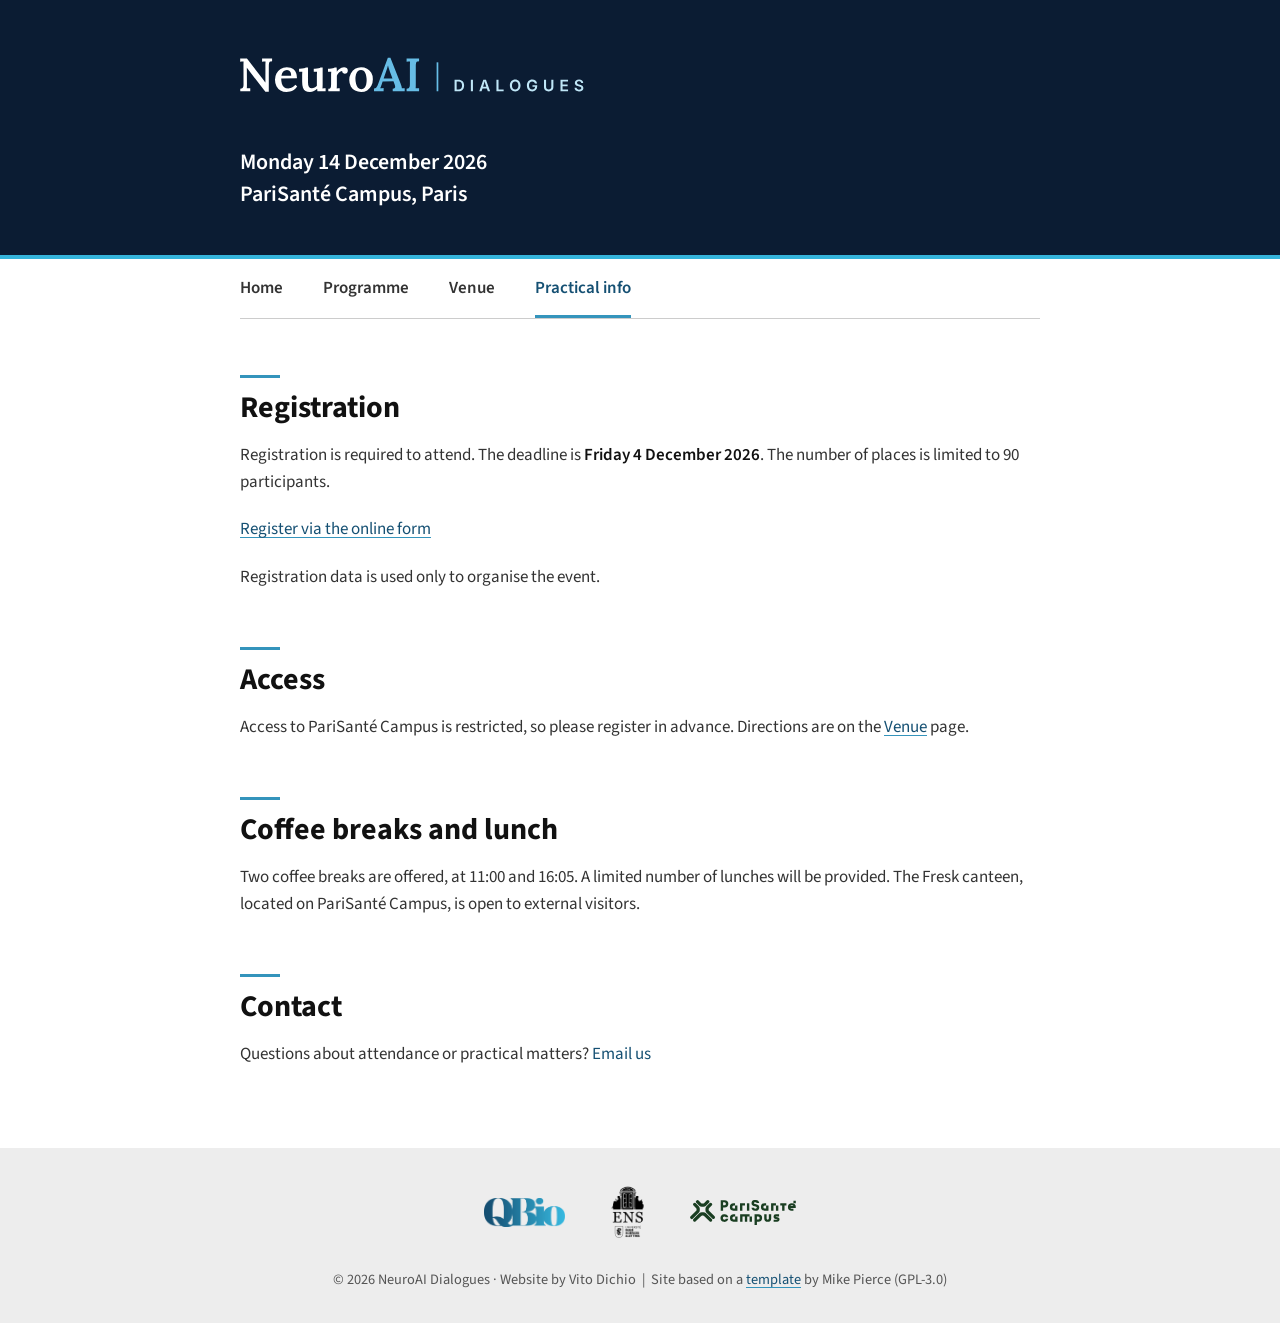
==== practical/index.html @ 0bf58b61 "Initial version" ====
<!DOCTYPE html>
<html lang="en-GB">

<head>
    <base href="..">
    <meta charset="utf-8">
    <meta name="viewport" content="width=device-width, initial-scale=1">
    <link rel="icon" href="assets/brand/favicon.ico" sizes="any">
    <link rel="icon" href="assets/brand/favicon.svg" type="image/svg+xml">
    <link rel="icon" href="assets/brand/favicon-32.png" type="image/png" sizes="32x32">
    <link rel="icon" href="assets/brand/favicon-16.png" type="image/png" sizes="16x16">
    <link rel="apple-touch-icon" href="assets/brand/apple-touch-icon.png">
    <link rel="stylesheet" type="text/css" media="all" href="assets/main.css"/>
    <meta name="description" content="NeuroAI Dialogues practical information: key dates, access, coffee breaks, lunch and contact.">
    <meta name="resource-type" content="document">
    <meta name="distribution" content="global">
    <meta name="KeyWords" content="neuroscience, artificial intelligence, efficiency, symposium">
    <title>Practical info | NeuroAI Dialogues</title>
    <meta property="og:type" content="website">
    <meta property="og:site_name" content="NeuroAI Dialogues">
    <meta property="og:locale" content="en_GB">
    <meta property="og:title" content="Practical info | NeuroAI Dialogues">
    <meta property="og:description" content="NeuroAI Dialogues practical information: key dates, access, coffee breaks, lunch and contact.">
    <meta property="og:url" content="https://dichio.github.io/NeuroAI-website/practical/">
    <meta property="og:image" content="https://dichio.github.io/NeuroAI-website/assets/og-image.png">
    <meta property="og:image:width" content="1200">
    <meta property="og:image:height" content="630">
    <meta property="og:image:alt" content="NeuroAI Dialogues logo over an illustration of a brain drawn as a network">
    <meta name="twitter:card" content="summary_large_image">
    <meta name="twitter:title" content="Practical info | NeuroAI Dialogues">
    <meta name="twitter:description" content="NeuroAI Dialogues practical information: key dates, access, coffee breaks, lunch and contact.">
    <meta name="twitter:image" content="https://dichio.github.io/NeuroAI-website/assets/og-image.png">
    <meta name="twitter:image:alt" content="NeuroAI Dialogues logo over an illustration of a brain drawn as a network">
</head>

<body>

    <a class="skip-link" href="practical/#main">Skip to content</a>

    <div class="banner">
        <h1 class="top-left">
            <a href="."><img class="banner-logo" src="assets/brand/logo-oneline-reversed.svg" width="351" height="66" alt="NeuroAI Dialogues"></a>
        </h1>
        <div class="bottom-right">
            Monday 14 December 2026 <br> PariSant&eacute; Campus, Paris
        </div>
    </div>

    <table class="navigation" role="navigation" aria-label="Main">
        <tr>
            <td class="navigation">
                <a title="Symposium Home Page" href=".">Home</a>
            </td>
            <td class="navigation">
                <a title="Symposium Programme" href="program">Programme</a>
            </td>
            <td class="navigation">
                <a title="Venue and Directions" href="venue">Venue</a>
            </td>
            <td class="navigation">
                <a class="current" aria-current="page" title="Practical Information" href="practical">Practical info</a>
            </td>
        </tr>
    </table>

    <main id="main" tabindex="-1">

    <h2 id="registration">Registration</h2>
    <p>
        Registration is required to attend. The deadline is <strong>Friday 4 December 2026</strong>. The number of places is limited to 90 participants.
    </p>
    <p>
        <a href="https://forms.gle/wGK93krWazZej4SF6">Register via the online form</a>
    </p>
    <p>
        Registration data is used only to organise the event.
    </p>

    <h2>Access</h2>
    <p>
        Access to PariSant&eacute; Campus is restricted, so please register in advance.
        Directions are on the <a href="venue">Venue</a> page.
    </p>

    <h2>Coffee breaks and lunch</h2>
    <p>
        Two coffee breaks are offered, at 11:00 and 16:05. A limited number of lunches will be
        provided. The Fresk canteen, located on PariSant&eacute; Campus, is open to external visitors.
    </p>

    <h2>Contact</h2>
    <p>
        Questions about attendance or practical matters? <a class="contact-link" href="mailto:marcelo.guzman@phys.ens.fr?subject=NeuroAI%20Dialogues%3A%20practical%20question" aria-label="Email Marcelo Guzman about attendance and practical matters">Email us</a>
    </p>

    </main>

    <footer>
        <div class="sponsors" role="group" aria-label="Sponsors and partners">
            <a class="sponsor" href="https://qbio.ens.psl.eu" style="--logo-h:3.5rem"><img src="assets/sponsors/logo-qbio.png" alt="QBio, ENS-PSL logo"></a>
            <a class="sponsor" href="https://www.ens.psl.eu" style="--logo-h:7.5rem"><img src="assets/sponsors/logo-ens.png" alt="ENS-PSL logo"></a>
            <a class="sponsor" href="https://parisantecampus.fr" style="--logo-h:3rem"><img src="assets/sponsors/logo-parisantecampus.svg" alt="PariSant&eacute; Campus logo"></a>
        </div>
        &copy; 2026 NeuroAI Dialogues &middot; Website by Vito Dichio
        &nbsp;|&nbsp; Site based on a <a href="https://github.com/mikepierce/conference-website-template">template</a> by Mike Pierce (GPL-3.0)
    </footer>

</body>
</html>
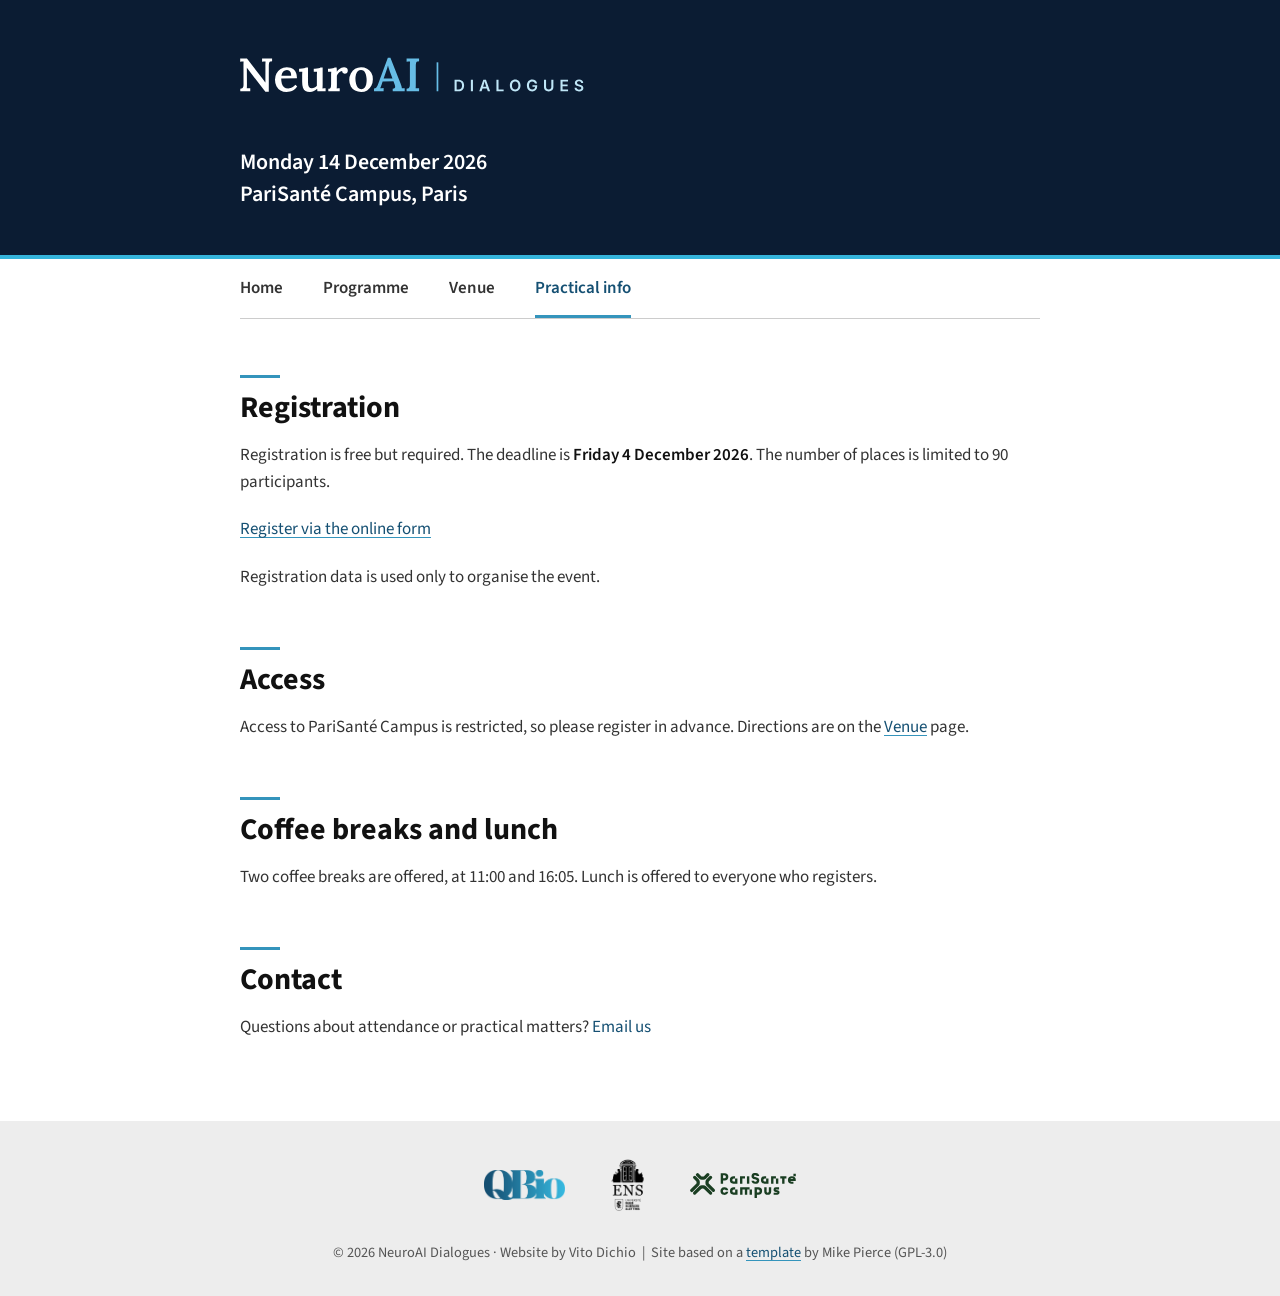
==== commit 2f6c6107: "Free registration, lunch for registered participants; remove footer organisers line" ====
--- a/practical/index.html
+++ b/practical/index.html
@@ -67,7 +67,7 @@
 
     <h2 id="registration">Registration</h2>
     <p>
-        Registration is required to attend. The deadline is <strong>Friday 4 December 2026</strong>. The number of places is limited to 90 participants.
+        Registration is free but required. The deadline is <strong>Friday 4 December 2026</strong>. The number of places is limited to 90 participants.
     </p>
     <p>
         <a href="https://forms.gle/wGK93krWazZej4SF6">Register via the online form</a>
@@ -84,8 +84,7 @@
 
     <h2>Coffee breaks and lunch</h2>
     <p>
-        Two coffee breaks are offered, at 11:00 and 16:05. A limited number of lunches will be
-        provided. The Fresk canteen, located on PariSant&eacute; Campus, is open to external visitors.
+        Two coffee breaks are offered, at 11:00 and 16:05. Lunch is offered to everyone who registers.
     </p>
 
     <h2>Contact</h2>
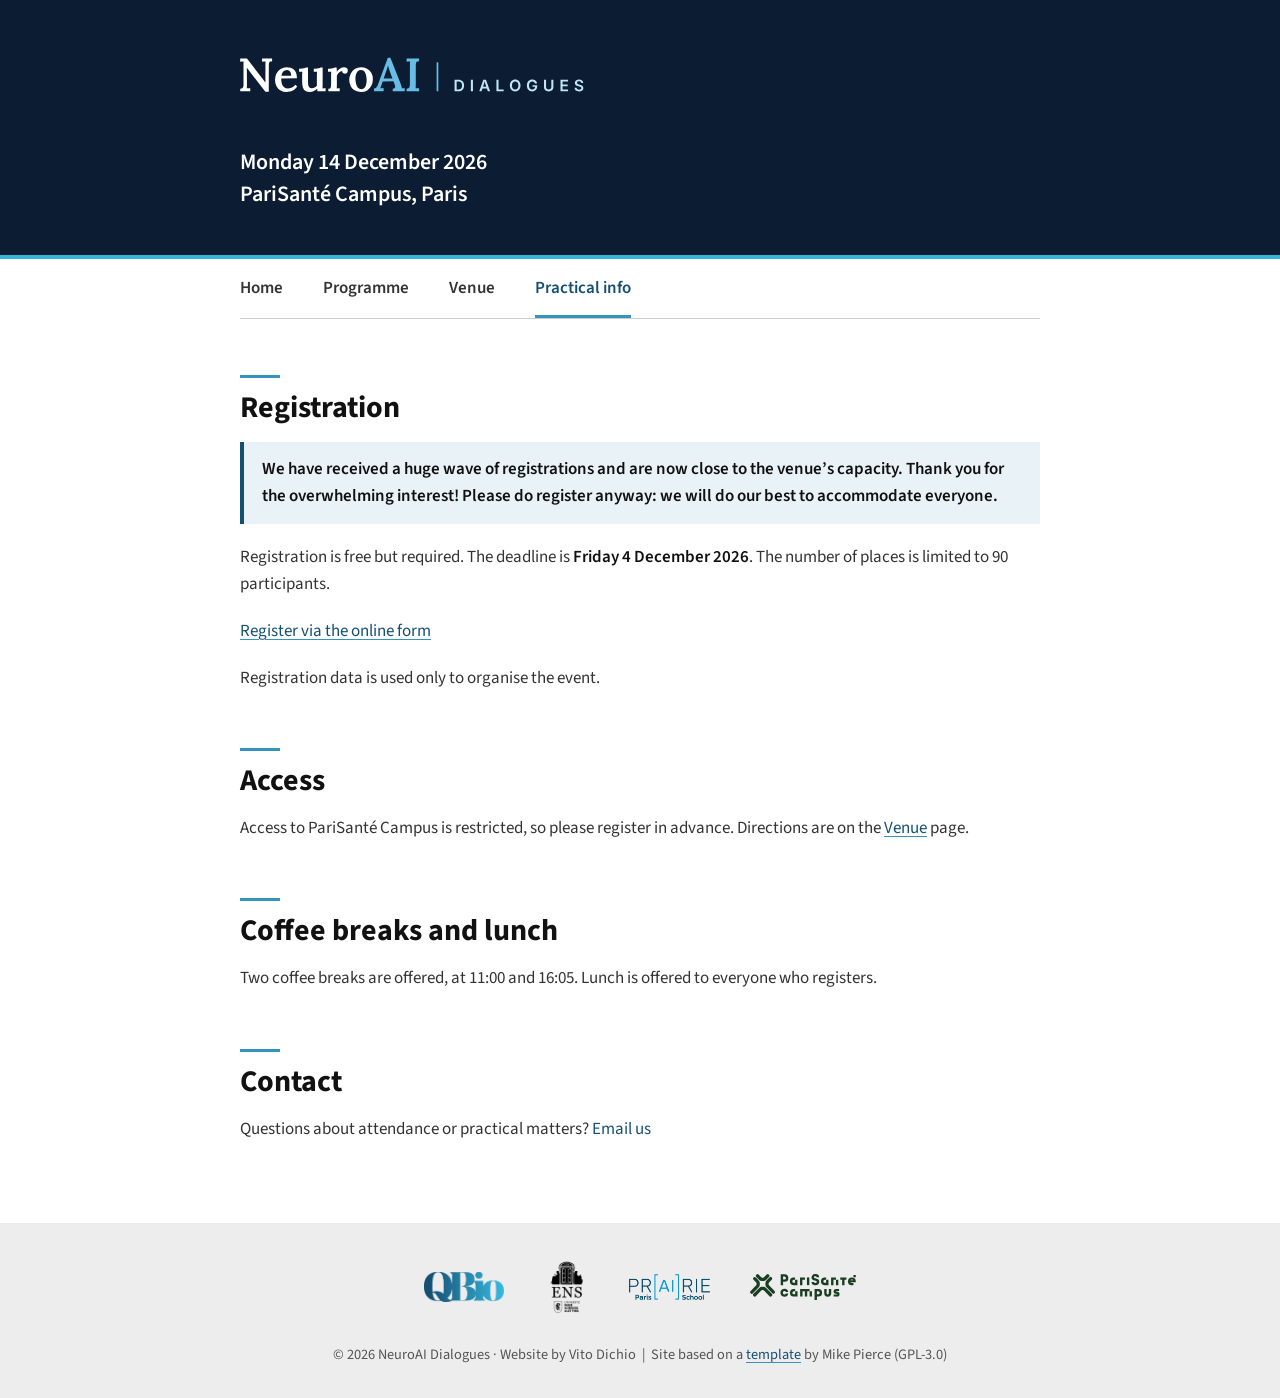
==== commit a26919d9: "Speakers with photos and bios, new sponsors/partners, programme skeleton, registration notice - Home" ====
--- a/practical/index.html
+++ b/practical/index.html
@@ -66,6 +66,9 @@
     <main id="main" tabindex="-1">
 
     <h2 id="registration">Registration</h2>
+    <p class="notice">
+        We have received a huge wave of registrations and are now close to the venue&rsquo;s capacity. Thank you for the overwhelming interest! Please do register anyway: we will do our best to accommodate everyone.
+    </p>
     <p>
         Registration is free but required. The deadline is <strong>Friday 4 December 2026</strong>. The number of places is limited to 90 participants.
     </p>
@@ -98,6 +101,7 @@
         <div class="sponsors" role="group" aria-label="Sponsors and partners">
             <a class="sponsor" href="https://qbio.ens.psl.eu" style="--logo-h:3.5rem"><img src="assets/sponsors/logo-qbio.png" alt="QBio, ENS-PSL logo"></a>
             <a class="sponsor" href="https://www.ens.psl.eu" style="--logo-h:7.5rem"><img src="assets/sponsors/logo-ens.png" alt="ENS-PSL logo"></a>
+            <a class="sponsor" href="https://www.prairie-psai.fr" style="--logo-h:3rem"><img src="../assets/sponsors/logo-prairie.png" alt="PR[AI]RIE Paris School logo" width="635" height="200"></a>
             <a class="sponsor" href="https://parisantecampus.fr" style="--logo-h:3rem"><img src="assets/sponsors/logo-parisantecampus.svg" alt="PariSant&eacute; Campus logo"></a>
         </div>
         &copy; 2026 NeuroAI Dialogues &middot; Website by Vito Dichio
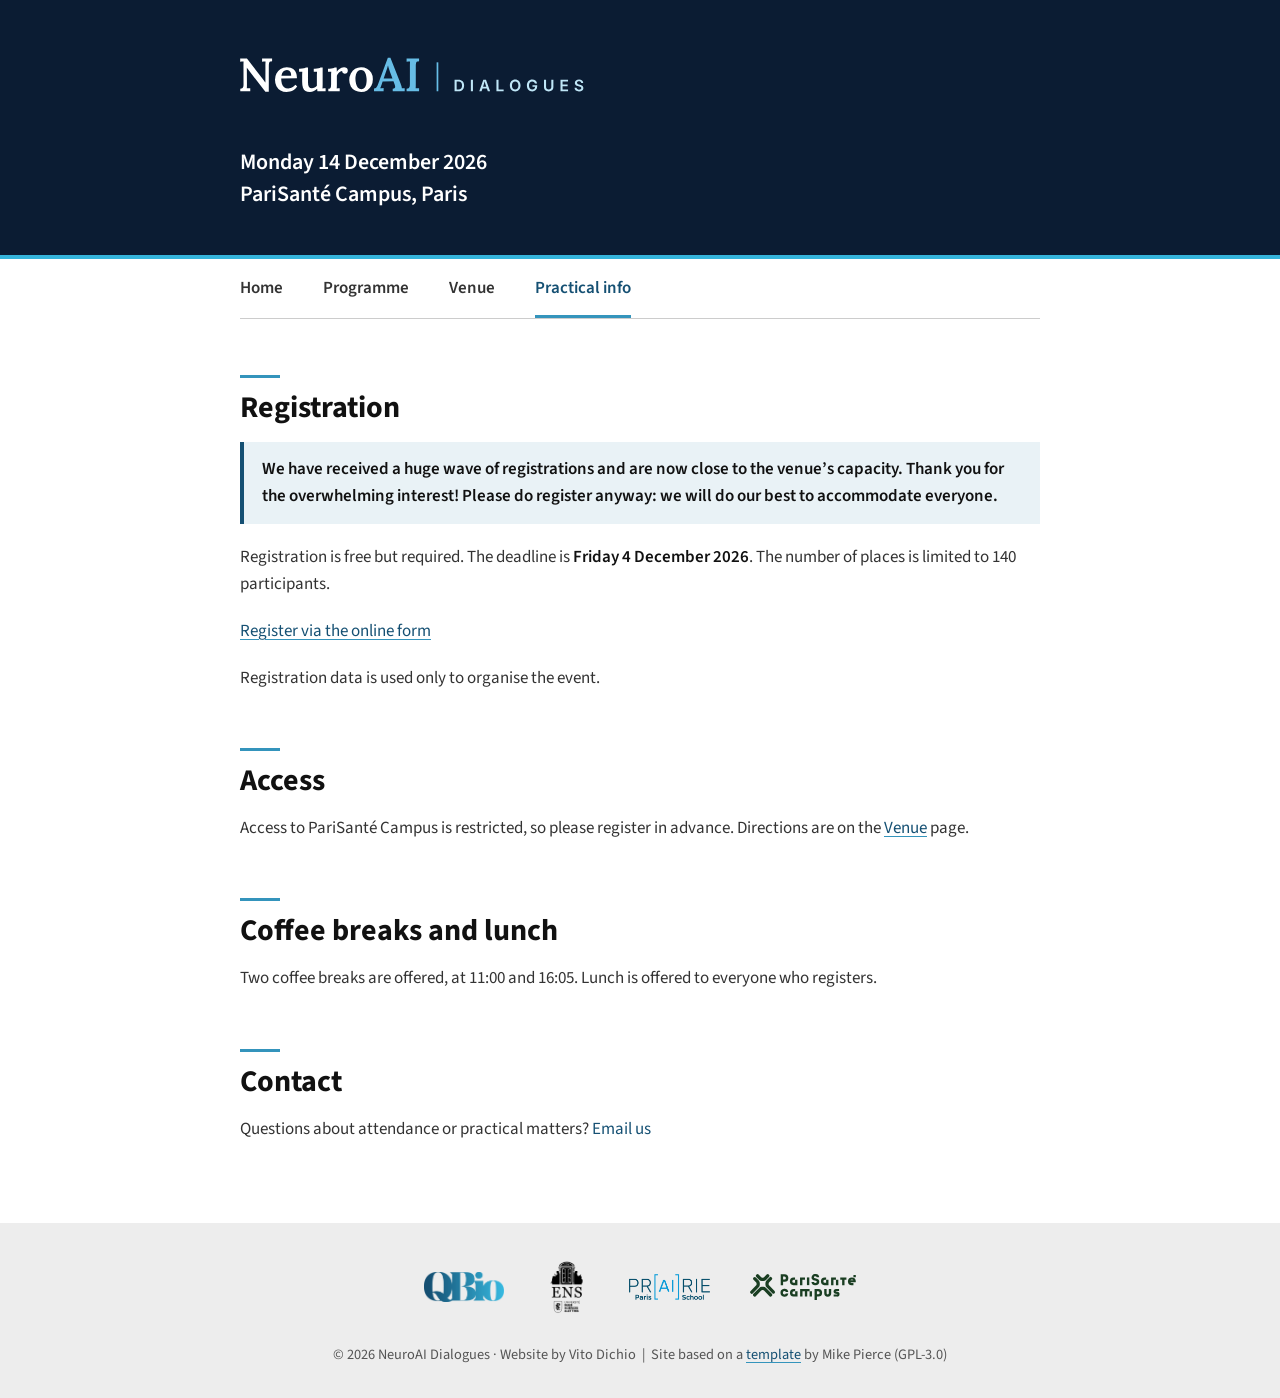
==== commit 9f80c6fd: "Raise capacity to 140 participants Co-Authored-By: Claude Sonnet 5.5 <noreply@anthropic.com>" ====
--- a/practical/index.html
+++ b/practical/index.html
@@ -70,7 +70,7 @@
         We have received a huge wave of registrations and are now close to the venue&rsquo;s capacity. Thank you for the overwhelming interest! Please do register anyway: we will do our best to accommodate everyone.
     </p>
     <p>
-        Registration is free but required. The deadline is <strong>Friday 4 December 2026</strong>. The number of places is limited to 90 participants.
+        Registration is free but required. The deadline is <strong>Friday 4 December 2026</strong>. The number of places is limited to 140 participants.
     </p>
     <p>
         <a href="https://forms.gle/wGK93krWazZej4SF6">Register via the online form</a>
@@ -101,7 +101,7 @@
         <div class="sponsors" role="group" aria-label="Sponsors and partners">
             <a class="sponsor" href="https://qbio.ens.psl.eu" style="--logo-h:3.5rem"><img src="assets/sponsors/logo-qbio.png" alt="QBio, ENS-PSL logo"></a>
             <a class="sponsor" href="https://www.ens.psl.eu" style="--logo-h:7.5rem"><img src="assets/sponsors/logo-ens.png" alt="ENS-PSL logo"></a>
-            <a class="sponsor" href="https://www.prairie-psai.fr" style="--logo-h:3rem"><img src="../assets/sponsors/logo-prairie.png" alt="PR[AI]RIE Paris School logo" width="635" height="200"></a>
+            <a class="sponsor" href="https://www.prairie-psai.fr" style="--logo-h:3rem"><img src="assets/sponsors/logo-prairie.png" alt="PR[AI]RIE Paris School logo" width="635" height="200"></a>
             <a class="sponsor" href="https://parisantecampus.fr" style="--logo-h:3rem"><img src="assets/sponsors/logo-parisantecampus.svg" alt="PariSant&eacute; Campus logo"></a>
         </div>
         &copy; 2026 NeuroAI Dialogues &middot; Website by Vito Dichio
